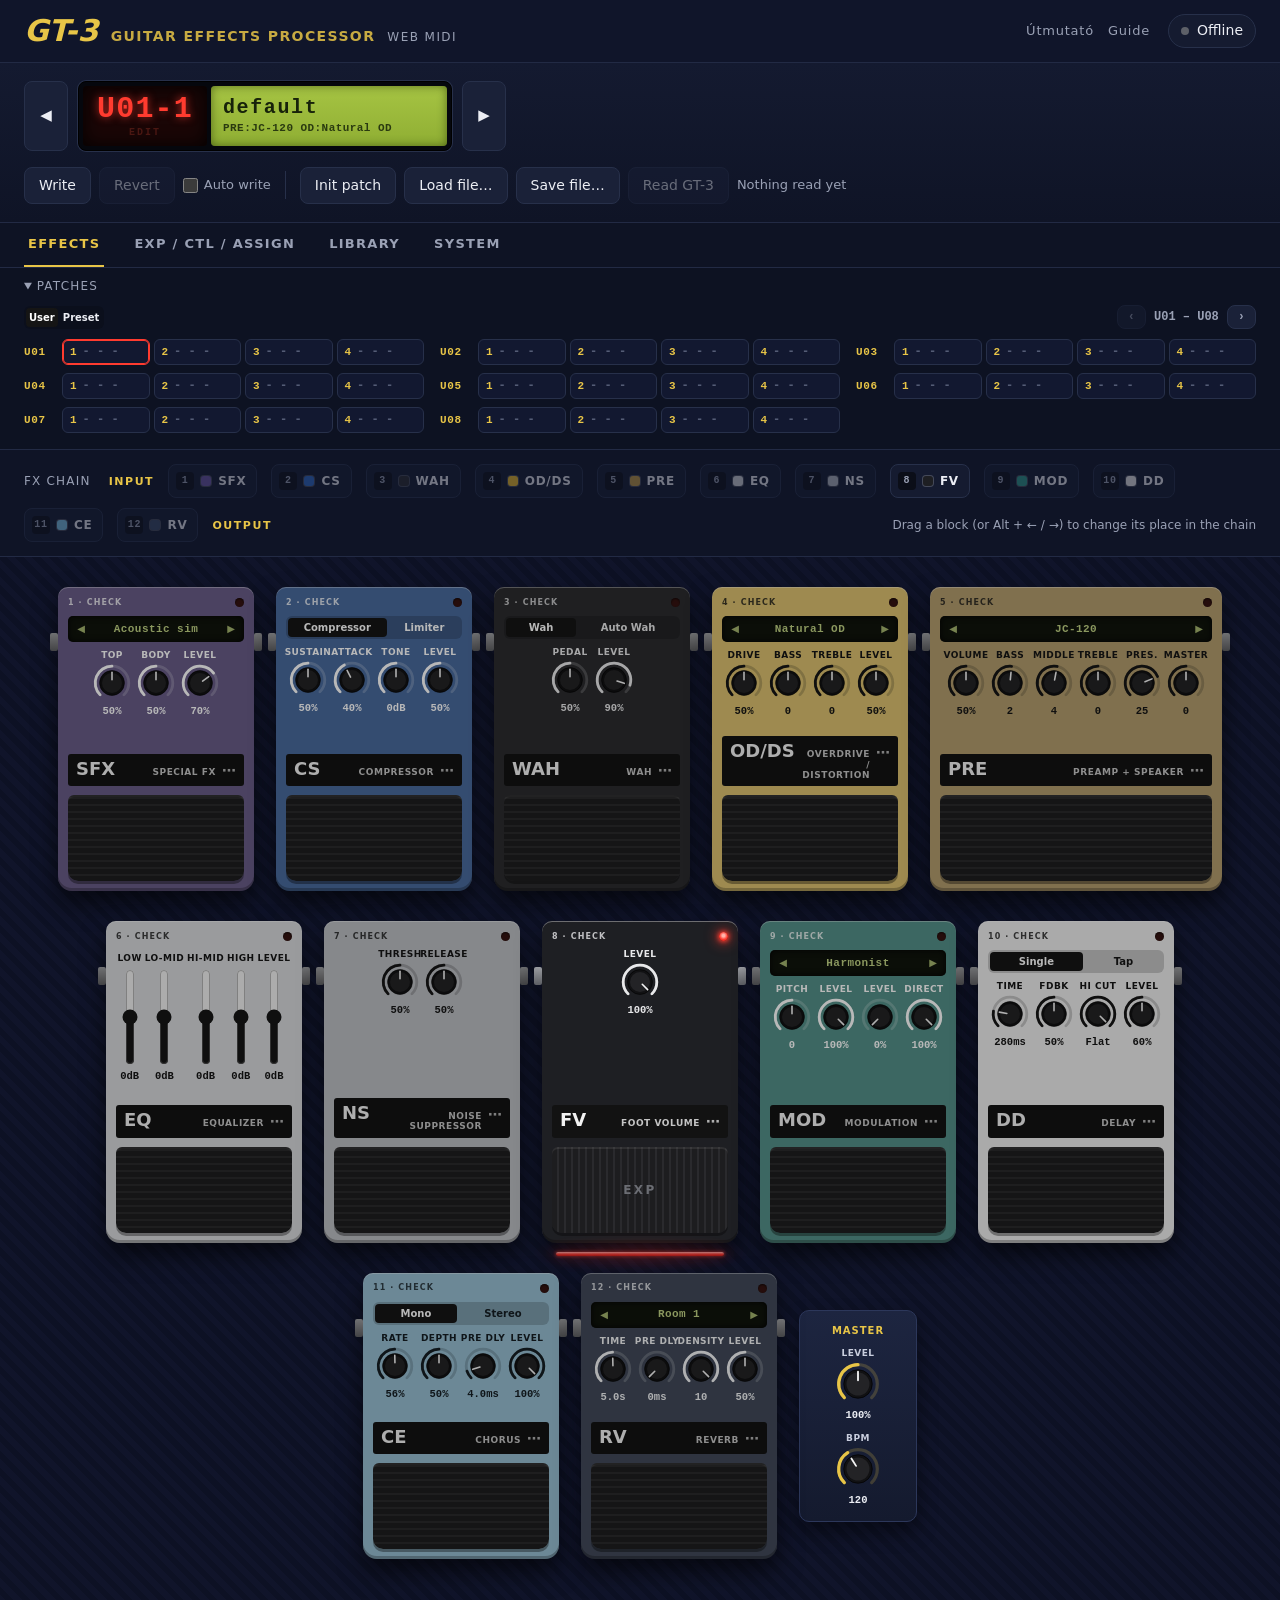
==== webmidi/index.html @ c087a0ef "Add the GT-3 Web MIDI editor A browser port of the Qt GT-3 FxFloorBoard, built like the ME-5 Web MID" ====
<!DOCTYPE html>
<html lang="en">
<head>
  <meta charset="utf-8">
  <meta name="viewport" content="width=device-width, initial-scale=1">
  <title>GT-3 Editor (Web MIDI)</title>
  <link rel="stylesheet" href="style.css">
</head>
<body>
  <header class="topbar">
    <div class="brand">
      <span class="brand-model">GT-3</span>
      <span class="brand-sub">Guitar Effects Processor</span>
      <span class="brand-tag">Web MIDI</span>
    </div>
    <div class="topbar-right">
      <nav class="doc-links" aria-label="Guides">
        <a href="utmutato.html" hreflang="hu" lang="hu">Útmutató</a>
        <a href="guide.html">Guide</a>
      </nav>
      <button id="conn-status" class="status" type="button">
        <span class="dot"></span><span id="conn-text">Offline</span>
      </button>
    </div>
  </header>

  <section class="unit">
    <div class="patch-nav">
      <button id="prev" class="nav-btn" type="button" aria-label="Previous patch">&#9664;</button>
      <div class="display" aria-live="polite">
        <div class="led-display">
          <span id="patch-label" class="display-digits">U01-1</span>
          <span id="edited" class="edited">EDIT</span>
        </div>
        <div class="lcd">
          <button id="patch-name" class="lcd-name" type="button" title="Rename the patch">default</button>
          <input id="name-input" class="lcd-name lcd-input" type="text" maxlength="11" spellcheck="false"
            autocomplete="off" aria-label="Patch name" hidden>
          <span id="lcd-info" class="lcd-info"></span>
        </div>
      </div>
      <button id="next" class="nav-btn" type="button" aria-label="Next patch">&#9654;</button>
    </div>

    <div class="actions">
      <button id="store" class="btn" type="button" title="Store the edited sound in a user patch">Write</button>
      <button id="revert" class="btn" type="button" title="Throw away edits to this patch">Revert</button>
      <label class="toggle" title="Write edits into the current user patch automatically, 5 s after the last change">
        <input id="auto-write" type="checkbox"> Auto write
      </label>
      <span class="sep"></span>
      <button id="lib-init" class="btn" type="button" title="Load the init patch into the editor">Init patch</button>
      <button id="lib-load" class="btn" type="button">Load file…</button>
      <button id="lib-save" class="btn" type="button">Save file…</button>
      <input id="file-input" type="file" accept=".syx,application/octet-stream" hidden>
      <button id="lib-read" class="btn" type="button" title="Read the 140 user patches from the GT-3">Read GT-3</button>
      <span id="source" class="source"></span>
    </div>
  </section>

  <nav class="tabs" aria-label="Pages">
    <a class="tab" href="#effects" data-view="effects">Effects</a>
    <a class="tab" href="#assign" data-view="assign">EXP / CTL / Assign</a>
    <a class="tab" href="#library" data-view="library">Library</a>
    <a class="tab" href="#system" data-view="system">System</a>
  </nav>

  <div id="view-effects">
  <details class="patch-map" open>
    <summary>Patches</summary>
    <div class="pm-head">
      <div id="pm-area" class="seg area-seg"></div>
      <div class="pm-pager">
        <button id="pm-prev" class="btn small" type="button" aria-label="Previous banks">&#8249;</button>
        <span id="pm-range"></span>
        <button id="pm-next" class="btn small" type="button" aria-label="Next banks">&#8250;</button>
      </div>
    </div>
    <div id="patch-map" class="pm-banks"></div>
  </details>

  <section class="chain-bar">
    <span class="bar-title">FX Chain</span>
    <span class="jack">INPUT</span>
    <ol id="chain-chips" class="chips"></ol>
    <span class="jack">OUTPUT</span>
    <span class="bar-hint">Drag a block (or Alt + ← / →) to change its place in the chain</span>
  </section>

  <main class="board">
    <div id="chain" class="chain"></div>
  </main>

  <aside id="detail" class="detail" hidden aria-label="Effect details"></aside>
  </div>

  <div id="view-assign" class="assign-page" hidden>
    <aside class="ctl-list">
      <span class="list-title">Controllers in this patch</span>
      <div id="ctl-list"></div>
    </aside>
    <main id="ctl-detail" class="ctl-detail"></main>
  </div>

  <div id="view-library" class="page" hidden>
    <div class="lib-bar">
      <div id="lib-area" class="seg area-seg"></div>
      <input id="lib-filter" class="lib-filter" type="search" placeholder="Find by name…" aria-label="Find patches by name"
        autocomplete="off" spellcheck="false">
      <span id="lib-count" class="muted"></span>
    </div>
    <div class="lib-bar">
      <button id="lib-sel-all" class="btn small" type="button">Select shown</button>
      <button id="lib-sel-none" class="btn small" type="button">Clear selection</button>
      <span class="sep"></span>
      <button id="lib-read-sel" class="btn small" type="button" title="Read the selected patches from the GT-3">Read from GT-3</button>
      <button id="lib-write-sel" class="btn small" type="button" title="Store the selected user patches on the GT-3">Write to GT-3</button>
      <button id="lib-copy" class="btn small" type="button" title="Copy the selected patches into user patches">Copy to…</button>
      <button id="lib-init-sel" class="btn small" type="button" title="Put the init patch into the selected user patches">Init</button>
      <button id="lib-save-sel" class="btn small" type="button" title="Save the selected patches as one .syx file">Save selected…</button>
    </div>
    <div class="lib-table-wrap">
      <table class="lib-table">
        <thead>
          <tr>
            <th scope="col"><span class="visually-hidden">Selected</span></th>
            <th scope="col">Patch</th>
            <th scope="col">Name</th>
            <th scope="col">PreAmp</th>
            <th scope="col">OD / DS</th>
            <th scope="col">SFX · MOD</th>
            <th scope="col">Effects on</th>
            <th scope="col">State</th>
          </tr>
        </thead>
        <tbody id="lib-rows"></tbody>
      </table>
    </div>
  </div>

  <div id="view-system" class="page" hidden>
    <div class="sys-head">
      <div>
        <h1>System settings</h1>
        <p class="muted">Not part of any patch. The GT-3 stores a change at once - there is no Write for these.</p>
      </div>
      <div class="actions">
        <button id="sys-read" class="btn" type="button">Read from GT-3</button>
        <button id="sys-send" class="btn" type="button" title="Send every system setting shown here to the GT-3">Send all to GT-3</button>
        <button id="sys-load" class="btn" type="button">Load file…</button>
        <button id="sys-save" class="btn" type="button">Save file…</button>
        <input id="sys-file" type="file" accept=".syx,application/octet-stream" hidden>
        <span id="sys-source" class="source"></span>
      </div>
    </div>
    <div id="sys-groups" class="sys-groups"></div>
  </div>

  <dialog id="conn-dialog">
    <form method="dialog">
      <h2>MIDI connection</h2>
      <p class="hint">The browser talks to the MIDI interface directly (Web MIDI) - allow MIDI / SysEx access when it
        asks. Auto-detect asks every port on all 32 device IDs and takes the one the GT-3 answers on.
        Picking ports by hand works for patch changes even when SysEx replies don't come back.</p>
      <label class="field">Output (to GT-3)<select id="port-out"></select></label>
      <label class="field">Input (from GT-3)<select id="port-in"></select></label>
      <div class="field-row">
        <label class="field">Device ID<select id="port-dev"></select></label>
        <label class="field">Patch change channel<select id="port-channel"></select></label>
      </div>
      <p id="conn-msg" class="hint"></p>
      <div class="dialog-actions">
        <button id="conn-disconnect" class="btn" type="button">Go offline</button>
        <button id="conn-detect" class="btn" type="button">Auto-detect</button>
        <button id="conn-use" class="btn primary" type="button">Use these ports</button>
        <button class="btn" value="cancel">Close</button>
      </div>
    </form>
  </dialog>

  <dialog id="write-dialog">
    <form method="dialog">
      <h2>Write patch</h2>
      <p class="hint">The edited sound is stored in the user patch you pick. Presets can't be overwritten.</p>
      <label class="field">Into user patch<select id="write-target"></select></label>
      <p id="write-msg" class="hint"></p>
      <div class="dialog-actions">
        <button class="btn" value="cancel">Cancel</button>
        <button id="write-ok" class="btn primary" type="button">Write</button>
      </div>
    </form>
  </dialog>

  <dialog id="file-dialog">
    <form method="dialog">
      <h2>Save to file</h2>
      <fieldset class="choice">
        <label><input type="radio" name="save-what" value="patch" checked> This patch, as edited</label>
        <label><input type="radio" name="save-what" value="bank"> All user patches (bulk dump)</label>
      </fieldset>
      <p id="file-msg" class="hint"></p>
      <label class="field">File name<input id="file-name" type="text" autocomplete="off" spellcheck="false"></label>
      <div class="dialog-actions">
        <button class="btn" value="cancel">Cancel</button>
        <button id="file-ok" class="btn primary" type="button">Save</button>
      </div>
    </form>
  </dialog>

  <dialog id="copy-dialog">
    <form method="dialog">
      <h2>Copy patches</h2>
      <p id="copy-msg" class="hint"></p>
      <label class="field">Into user patches, starting at<select id="copy-target"></select></label>
      <div class="dialog-actions">
        <button class="btn" value="cancel">Cancel</button>
        <button id="copy-ok" class="btn primary" type="button">Copy</button>
      </div>
    </form>
  </dialog>

  <div id="toast" class="toast" role="status"></div>

  <script src="gt3-params.js"></script>
  <script src="factory.js"></script>
  <script src="gt3.js"></script>
  <script src="midi.js"></script>
  <script src="ask.js"></script>
  <script src="effects.js"></script>
  <script src="assign.js"></script>
  <script src="library.js"></script>
  <script src="system.js"></script>
  <script src="app.js"></script>
</body>
</html>
---- webmidi/style.css ----
/* GT-3 editor - dark navy panel + gold legend like the unit itself, each
   effect block dressed as a BOSS compact. Built on the ME-5 editor's style. */

:root {
  --bg: #0b0e18;
  --panel: #151b30;
  --panel-2: #1a2138;
  --line: #27304a;
  --line-hi: #46527a;
  --text: #eceef4;
  --muted: #9aa1b5;
  --accent: #e8c547;      /* the gold "GT-3" print */
  --accent-ink: #141005;
  --led: #ff3b2f;
  --led-hot: #ffb4ab;
  --led-deep: #c8160d;
  --led-glow: 0 0 4px 1px rgba(255, 59, 47, .9), 0 0 12px 3px rgba(255, 59, 47, .55);
  --lcd: #a6c443;
  --lcd-ink: #17220a;
  --ok: #3ecf6b;
  --warn: #f0b429;
  color-scheme: dark;
}

* { box-sizing: border-box; }

body {
  margin: 0;
  min-height: 100vh;
  background: var(--bg);
  color: var(--text);
  font: 14px/1.4 system-ui, "Segoe UI", sans-serif;
}
body.detail-open { padding-bottom: min(46vh, 420px); }

button { font: inherit; color: inherit; }
[hidden] { display: none !important; }

/* ------------------------------------------------------------ top bar */

.topbar {
  display: flex;
  align-items: center;
  justify-content: space-between;
  gap: 12px 16px;
  flex-wrap: wrap;
  padding: 14px 24px;
  background: #10152a;
  border-bottom: 1px solid #222a44;
}

.brand { display: flex; align-items: baseline; gap: 12px; flex-wrap: wrap; }
.brand-model { color: var(--accent); font: italic 900 30px/1 system-ui, sans-serif; letter-spacing: .01em; }
.brand-sub { color: var(--accent); opacity: .85; font-weight: 700; font-size: 14px; letter-spacing: .1em; text-transform: uppercase; }
.brand-tag { color: var(--muted); font-size: 12px; text-transform: uppercase; letter-spacing: .12em; }

.topbar-right { display: flex; align-items: center; gap: 18px; min-width: 0; }
.doc-links { display: flex; gap: 14px; }
.doc-links a { color: var(--muted); font-size: 13px; letter-spacing: .06em; text-decoration: none; }
.doc-links a:hover, .doc-links a:focus-visible { color: var(--accent); }

.status {
  display: inline-flex;
  align-items: center;
  gap: 8px;
  max-width: 60vw;
  padding: 6px 12px;
  border: 1px solid var(--line);
  border-radius: 999px;
  background: var(--panel);
  cursor: pointer;
  white-space: nowrap;
  overflow: hidden;
  text-overflow: ellipsis;
}
.status .dot { flex: none; width: 8px; height: 8px; border-radius: 50%; background: #5d6068; }
.status.online .dot { background: var(--ok); box-shadow: 0 0 8px var(--ok); }

/* ------------------------------------------------------------ patch display + actions */

.unit {
  display: flex;
  flex-wrap: wrap;
  align-items: center;
  gap: 16px 28px;
  padding: 18px 24px;
  background: linear-gradient(#141a30, #0f1426);
  border-bottom: 1px solid #222a44;
}

.patch-nav { display: flex; align-items: center; gap: 10px; min-width: 0; }

.nav-btn {
  flex: none;
  width: 44px;
  height: 70px;
  border: 1px solid var(--line);
  border-radius: 8px;
  background: var(--panel-2);
  cursor: pointer;
  font-size: 15px;
}
.nav-btn:hover { border-color: var(--line-hi); }

/* red LED digits + green LCD, as on the GT-3's own panel */
.display {
  display: flex;
  align-items: stretch;
  min-width: 0;
  height: 70px;
  padding: 4px;
  gap: 4px;
  background: #05070d;
  border: 1px solid #000;
  border-radius: 8px;
  box-shadow: 0 0 0 1px var(--line);
}
.led-display {
  display: flex;
  flex-direction: column;
  justify-content: center;
  align-items: center;
  gap: 4px;
  padding: 0 14px;
  background: #1a0606;
  border-radius: 4px;
  box-shadow: inset 0 0 18px rgba(0, 0, 0, .9);
}
.display-digits {
  font: 700 30px/1 Consolas, "Courier New", monospace;
  letter-spacing: .04em;
  color: var(--led);
  text-shadow: 0 0 8px rgba(255, 59, 47, .7);
  white-space: nowrap;
}
.edited { font: 700 10px/1 Consolas, monospace; letter-spacing: .2em; color: #4a1712; }
.edited.on { color: var(--led); text-shadow: 0 0 6px rgba(255, 59, 47, .7); }

.lcd {
  display: flex;
  flex-direction: column;
  justify-content: center;
  gap: 5px;
  width: 236px;
  min-width: 0;
  padding: 0 12px;
  background: linear-gradient(#a6c443, #8fae33);
  border-radius: 4px;
  box-shadow: inset 0 0 10px rgba(30, 45, 0, .55);
}
.lcd-name {
  width: 100%;
  padding: 0;
  border: 0;
  background: transparent;
  color: var(--lcd-ink);
  font: 700 20px/1 Consolas, "Courier New", monospace;
  letter-spacing: .08em;
  text-align: left;
  white-space: pre;
  cursor: text;
}
.lcd-name:focus-visible { outline: 1px dashed var(--lcd-ink); outline-offset: 2px; }
.lcd-input { outline: 1px dashed var(--lcd-ink); caret-color: var(--lcd-ink); }
.lcd-info {
  overflow: hidden;
  color: #2a3a10;
  font: 700 11px/1 Consolas, monospace;
  letter-spacing: .04em;
  white-space: nowrap;
  text-overflow: ellipsis;
}

.actions { display: flex; flex-wrap: wrap; align-items: center; gap: 8px; }
.sep { width: 1px; height: 28px; margin: 0 6px; background: var(--line); }
.source { color: var(--muted); font-size: 13px; }

.btn {
  padding: 8px 14px;
  border: 1px solid var(--line);
  border-radius: 8px;
  background: var(--panel-2);
  cursor: pointer;
}
.btn.small { padding: 5px 10px; }
.btn:hover:not(:disabled) { border-color: var(--line-hi); }
.btn.primary { background: var(--accent); border-color: var(--accent); color: var(--accent-ink); font-weight: 700; }
.btn:disabled { opacity: .4; cursor: not-allowed; }

/* Auto write countdown: a bar fills the bottom of the Write button; the write happens when it is full. */
#store { position: relative; overflow: hidden; }
#store.pending::after {
  content: '';
  position: absolute;
  left: 0;
  bottom: 0;
  width: 100%;
  height: 3px;
  background: var(--led);
  transform-origin: left;
  animation: auto-write 5s linear forwards;
}
@keyframes auto-write { from { transform: scaleX(0); } to { transform: scaleX(1); } }

.toggle { display: inline-flex; align-items: center; gap: 6px; color: var(--muted); font-size: 13px; cursor: pointer; user-select: none; }
.toggle input { width: 15px; height: 15px; margin: 0; accent-color: var(--accent); cursor: pointer; }
.toggle:has(input:checked) { color: var(--text); }
.toggle.dim { opacity: .5; }
.btn:focus-visible, .nav-btn:focus-visible, .status:focus-visible { outline: 2px solid var(--accent); outline-offset: 2px; }

/* ------------------------------------------------------------ tabs */

.tabs {
  display: flex;
  flex-wrap: wrap;
  gap: 4px 26px;
  padding: 0 24px;
  background: #0e1324;
  border-bottom: 1px solid #222a44;
}
.tab {
  padding: 12px 4px;
  border-bottom: 2px solid transparent;
  color: var(--muted);
  font-size: 13px;
  font-weight: 700;
  letter-spacing: .1em;
  text-decoration: none;
  text-transform: uppercase;
}
.tab.on { color: var(--accent); border-bottom-color: var(--accent); }
.tab.soon { opacity: .45; cursor: default; }

/* ------------------------------------------------------------ patch map */

.patch-map { padding: 0 24px; border-bottom: 1px solid #222a44; background: #0d1222; }
.patch-map summary {
  padding: 10px 0;
  color: var(--muted);
  cursor: pointer;
  font-size: 12px;
  text-transform: uppercase;
  letter-spacing: .1em;
}
.pm-head {
  display: flex;
  flex-wrap: wrap;
  align-items: center;
  justify-content: space-between;
  gap: 10px;
  margin-bottom: 10px;
}
.area-seg { flex: none; background: var(--panel); }
.area-seg button { padding: 5px 12px; color: #c9cede; font-size: 12px; }
.area-seg button[aria-pressed="true"] { background: var(--accent); color: var(--accent-ink); }
.pm-pager { display: flex; align-items: center; gap: 8px; color: var(--muted); font: 600 12px/1 Consolas, monospace; }
.pm-banks {
  display: grid;
  grid-template-columns: repeat(auto-fit, minmax(300px, 1fr));
  gap: 8px 16px;
  padding-bottom: 16px;
}
.pm-bank { display: grid; grid-template-columns: 34px repeat(4, minmax(0, 1fr)); gap: 4px; align-items: center; }
.pm-bank-no { color: var(--accent); font: 700 11px/1 Consolas, monospace; letter-spacing: .06em; }
.pm-cell {
  display: flex;
  align-items: center;
  gap: 6px;
  min-width: 0;
  padding: 6px 7px;
  border: 1px solid var(--line);
  border-radius: 6px;
  background: #121830;
  color: #c9cede;
  font: 600 12px/1 Consolas, monospace;
  cursor: pointer;
  white-space: nowrap;
}
.pm-cell:hover { border-color: var(--line-hi); }
.pm-cell.current { border-color: var(--led); box-shadow: inset 0 0 0 1px var(--led); color: #ffc2bc; }
.pm-cell.unknown .pm-name { color: #545c75; }
.pm-num { color: var(--accent); font-size: 11px; }
.pm-name { overflow: hidden; text-overflow: ellipsis; white-space: pre; }

/* ------------------------------------------------------------ FX chain bar */

.chain-bar {
  display: flex;
  flex-wrap: wrap;
  align-items: center;
  gap: 10px 14px;
  padding: 14px 24px;
  background: #0f1426;
  border-bottom: 1px solid #222a44;
}
.bar-title { margin-right: 4px; color: var(--muted); font-size: 12px; letter-spacing: .1em; text-transform: uppercase; }
.jack { color: var(--accent); font: 700 11px/1 system-ui, sans-serif; letter-spacing: .14em; }
.bar-hint { margin-left: auto; color: var(--muted); font-size: 12px; }
.chips { display: contents; list-style: none; }
.chip {
  display: flex;
  align-items: center;
  gap: 7px;
  padding: 7px 10px 7px 7px;
  border: 1px solid var(--line);
  border-radius: 8px;
  background: var(--panel);
  font: 700 12px/1 system-ui, sans-serif;
  letter-spacing: .06em;
  cursor: grab;
  user-select: none;
}
.chip:hover { border-color: var(--line-hi); }
.chip:focus-visible { outline: 2px solid var(--accent); outline-offset: 2px; }
.chip.off { opacity: .45; }
.chip.dragging { opacity: .3; }
.chip.drop { border-color: var(--accent); box-shadow: -3px 0 0 var(--accent); }
.chip-n {
  display: flex;
  align-items: center;
  justify-content: center;
  width: 18px;
  height: 18px;
  border-radius: 4px;
  background: var(--bg);
  color: var(--muted);
  font: 700 10px/1 Consolas, monospace;
}
.chip-swatch { width: 10px; height: 10px; border-radius: 3px; box-shadow: 0 0 0 1px rgba(255, 255, 255, .2); }

/* ------------------------------------------------------------ pedalboard */

.board {
  padding: 30px 16px 44px;
  background: repeating-linear-gradient(45deg, #10142a 0 6px, #0d1124 6px 12px);
}

.chain {
  display: flex;
  flex-wrap: wrap;
  justify-content: center;
  align-items: stretch;
  gap: 30px 22px;
  max-width: 1400px;
  margin: 0 auto;
}

.pedal {
  --body: #ccc;
  --ink: #111;
  position: relative;
  display: flex;
  flex-direction: column;
  gap: 9px;
  width: 196px;
  padding: 11px 10px 10px;
  background: var(--body);
  color: var(--ink);
  border-radius: 10px 10px 14px 14px;
  box-shadow:
    inset 0 1px 0 rgba(255, 255, 255, .35),
    inset 0 -3px 0 rgba(0, 0, 0, .25),
    0 12px 24px rgba(0, 0, 0, .6);
  transition: filter .15s;
}
.pedal.wide { width: 292px; }
/* input/output jacks on the sides */
.pedal::before, .pedal::after {
  content: "";
  position: absolute;
  top: 46px;
  width: 8px;
  height: 18px;
  background: linear-gradient(#9a9ca1, #5c5e63);
  border-radius: 2px;
}
.pedal::before { left: -8px; }
.pedal::after { right: -8px; }
.pedal.off { filter: saturate(.55) brightness(.72); }
.pedal.selected { outline: 2px solid var(--accent); outline-offset: 4px; }

.pedal-top { display: flex; align-items: center; justify-content: space-between; }
.check { font: 700 8px/1 system-ui; letter-spacing: .14em; opacity: .8; }
.led {
  width: 9px;
  height: 9px;
  border-radius: 50%;
  background: #4a0d0a;
  box-shadow: inset 0 1px 2px rgba(0, 0, 0, .6);
}
.led.on {
  background: radial-gradient(circle at 50% 40%, var(--led-hot) 0 18%, var(--led) 55%, var(--led-deep));
  box-shadow: var(--led-glow);
}
.pedal-note { margin: 0; font-size: 11px; }

/* type picker: a little green LCD with arrows */
.typewin {
  display: flex;
  align-items: center;
  gap: 2px;
  padding: 2px;
  border-radius: 5px;
  background: #0d1406;
  box-shadow: inset 0 0 6px rgba(0, 0, 0, .9);
}
.typewin button {
  flex: none;
  width: 22px;
  height: 22px;
  border: 0;
  border-radius: 3px;
  background: transparent;
  color: #9dbb3b;
  cursor: pointer;
  font-size: 10px;
}
.typewin button:hover { background: rgba(157, 187, 59, .15); }
.typewin select {
  flex: 1;
  min-width: 0;
  padding: 3px 0;
  border: 0;
  background: transparent;
  color: #b8d94a;
  font: 700 11px/1 Consolas, monospace;
  letter-spacing: .04em;
  text-align: center;
  text-align-last: center;
  appearance: none;
  cursor: pointer;
}
.typewin select option { background: #0d1406; color: #b8d94a; }
.typewin button:focus-visible, .typewin select:focus-visible { outline: 1px solid #b8d94a; }

/* knobs */
.knobs { display: flex; flex-wrap: wrap; justify-content: center; gap: 8px 2px; width: 100%; }
.knob-wrap { display: flex; flex-direction: column; align-items: center; gap: 3px; width: 42px; }
.knob-wrap.large { width: 64px; }
.knob-label { font: 700 9px/1 system-ui; letter-spacing: .05em; text-transform: uppercase; white-space: nowrap; }
.knob {
  width: 40px;
  height: 40px;
  border-radius: 50%;
  cursor: ns-resize;
  touch-action: none;
  outline: none;
}
.knob-wrap.large .knob { width: 46px; height: 46px; }
.knob:focus-visible { box-shadow: 0 0 0 2px var(--ink); }
.knob svg { display: block; width: 100%; height: 100%; }
.knob-track { fill: none; stroke: color-mix(in srgb, var(--ink) 20%, transparent); stroke-width: 7; stroke-linecap: round; }
.knob-fill { fill: none; stroke: var(--ink); stroke-width: 7; stroke-linecap: round; }
.knob-cap { fill: #111113; stroke: #000; stroke-width: 1.5; }
.knob-cap-top { fill: #232326; }
.knob-pointer { stroke: #f4f4f4; stroke-width: 4; stroke-linecap: round; }
.knob.dragging .knob-cap-top { fill: #2f2f33; }
.knob-value { min-height: 12px; font: 600 10.5px/1 Consolas, monospace; white-space: nowrap; }

/* EQ faders */
.faders { display: flex; justify-content: space-around; width: 100%; padding: 4px 0; }
.fader-wrap { display: flex; flex-direction: column; align-items: center; gap: 6px; }
.fader-wrap input {
  width: 24px;
  height: 96px;
  margin: 0;
  writing-mode: vertical-lr;
  direction: rtl;
  accent-color: #151515;
  cursor: pointer;
}

/* segmented switches */
.seg {
  display: flex;
  flex-wrap: wrap;
  gap: 2px;
  padding: 2px;
  background: rgba(0, 0, 0, .18);
  border-radius: 6px;
}
.seg button {
  flex: 1 0 auto;
  padding: 4px 3px;
  border: 0;
  border-radius: 4px;
  background: transparent;
  color: inherit;
  font: 700 10px/1.1 system-ui;
  white-space: nowrap;
  cursor: pointer;
}
.seg button:hover { background: rgba(0, 0, 0, .12); }
.seg button[aria-pressed="true"] { background: #151515; color: #fff; }
.seg button:focus-visible { outline: 2px solid currentColor; outline-offset: 1px; }

.spacer { flex: 1; }

/* name plate (opens the detail panel) + footswitch */
.plate {
  display: flex;
  align-items: baseline;
  gap: 6px;
  padding: 6px 8px;
  border: 0;
  border-radius: 3px;
  background: #121212;
  color: #f2f2f2;
  text-align: left;
  cursor: pointer;
}
.plate:hover { background: #1d1d1f; }
.plate:focus-visible { outline: 2px solid var(--ink); outline-offset: 2px; }
.plate-model { font: 800 18px/1 system-ui; white-space: nowrap; }
.plate-name { flex: 1; font: 600 9px/1.15 system-ui; letter-spacing: .06em; text-align: right; text-transform: uppercase; opacity: .8; }
.plate-more { font-weight: 800; opacity: .7; }

.footswitch, .treadle {
  position: relative;
  height: 86px;
  border: 0;
  border-radius: 6px 6px 10px 10px;
  background: repeating-linear-gradient(0deg, #1d1d1f 0 5px, #2a2a2d 5px 7px);
  box-shadow: inset 0 2px 0 rgba(255, 255, 255, .08), 0 3px 0 rgba(0, 0, 0, .35);
}
.footswitch { cursor: pointer; transition: transform .06s; }
.footswitch:active { transform: translateY(2px); box-shadow: none; }
.footswitch:focus-visible { outline: 2px solid var(--ink); outline-offset: 2px; }
/* FV has no switch - the expression pedal moves it */
.treadle {
  display: flex;
  align-items: center;
  justify-content: center;
  color: #6b6d73;
  font: 800 12px/1 system-ui;
  letter-spacing: .2em;
  background: repeating-linear-gradient(90deg, #1d1d1f 0 5px, #2a2a2d 5px 7px);
}

/* red bar under an active pedal - easier to spot than the CHECK LED */
.on-bar {
  position: absolute;
  left: 14px;
  right: 14px;
  bottom: -13px;
  height: 4px;
  border-radius: 2px;
  background: linear-gradient(var(--led-hot), var(--led) 55%, var(--led-deep));
  box-shadow: 0 0 3px 1px rgba(255, 59, 47, .5), 0 0 14px 3px rgba(255, 59, 47, .18);
  opacity: .7;
}
.on-bar::before {
  content: "";
  position: absolute;
  inset: -18px -28px;
  background: radial-gradient(ellipse at center, rgba(255, 59, 47, .2), rgba(255, 59, 47, 0) 70%);
  filter: blur(4px);
  pointer-events: none;
}

/* master section at the end of the chain */
.module {
  --ink: var(--accent);
  display: flex;
  flex-direction: column;
  align-items: center;
  gap: 12px;
  width: 118px;
  padding: 14px 10px;
  align-self: center;
  background: linear-gradient(#1d2540, #141a2e);
  color: var(--text);
  border: 1px solid #2c375a;
  border-radius: 10px;
  box-shadow: 0 10px 20px rgba(0, 0, 0, .45);
}
.module-title { color: var(--accent); font: 700 10px/1.2 system-ui; letter-spacing: .1em; text-transform: uppercase; }
.module .knob-label { color: #c9cede; }

/* ------------------------------------------------------------ detail panel (bottom sheet) */

.detail {
  position: fixed;
  left: 0;
  right: 0;
  bottom: 0;
  z-index: 10;
  max-height: min(46vh, 420px);
  overflow: auto;
  padding: 0 24px 18px;
  background: #10152a;
  border-top: 3px solid var(--body, var(--accent));
  box-shadow: 0 -12px 30px rgba(0, 0, 0, .5);
}
.detail-head {
  position: sticky;
  top: 0;
  z-index: 1;
  display: flex;
  flex-wrap: wrap;
  align-items: center;
  gap: 10px 14px;
  padding: 12px 0 10px;
  background: #10152a;
}
.detail-head h2 { margin: 0; font-size: 16px; }
.detail-badge { padding: 4px 8px; border-radius: 4px; font: 800 14px/1 system-ui; }
.onoff { min-width: 52px; font-weight: 700; letter-spacing: .08em; }
.onoff.on { border-color: var(--led); color: var(--led-hot); box-shadow: inset 0 0 0 1px var(--led); }
.detail-type { min-width: 160px; }
.detail-close { margin-left: auto; }
.detail-note {
  margin: 0 0 12px;
  padding: 8px 12px;
  border: 1px solid color-mix(in srgb, var(--warn) 50%, transparent);
  border-radius: 8px;
  color: var(--warn);
  font-size: 12px;
}
.detail-body { display: flex; flex-wrap: wrap; gap: 12px; --ink: var(--accent); }
.group {
  padding: 10px 12px 12px;
  border: 1px solid var(--line);
  border-radius: 10px;
  background: var(--panel);
}
.group h3 { margin: 0 0 10px; color: var(--muted); font-size: 11px; letter-spacing: .1em; text-transform: uppercase; }
.group-controls { display: flex; flex-wrap: wrap; align-items: flex-start; gap: 12px 10px; }
.group .knob-wrap { width: 56px; }
.group .knob-label { color: #c9cede; }
.ctl { display: flex; flex-direction: column; align-items: flex-start; gap: 6px; }
.ctl .seg { background: rgba(255, 255, 255, .06); }
.ctl .seg button { padding: 6px 8px; color: var(--text); }
.ctl .seg button[aria-pressed="true"] { background: var(--accent); color: var(--accent-ink); }
.ctl select { padding: 6px 8px; font-size: 13px; }

/* ------------------------------------------------------------ EXP / CTL / Assign page */

.assign-page {
  display: flex;
  flex-wrap: wrap;
  align-items: flex-start;
  gap: 24px;
  max-width: 1360px;
  margin: 0 auto;
  padding: 24px;
}
.ctl-list { display: flex; flex: 1 1 240px; flex-direction: column; gap: 6px; max-width: 300px; }
#ctl-list { display: flex; flex-direction: column; gap: 6px; }
.list-title { margin-bottom: 4px; color: var(--muted); font-size: 12px; letter-spacing: .1em; text-transform: uppercase; }
.ctl-item {
  display: flex;
  flex-direction: column;
  align-items: flex-start;
  gap: 4px;
  width: 100%;
  padding: 10px 12px;
  border: 1px solid #222a44;
  border-radius: 8px;
  background: #121830;
  cursor: pointer;
  text-align: left;
}
.ctl-item:hover { border-color: var(--line-hi); }
.ctl-item:focus-visible { outline: 2px solid var(--accent); outline-offset: 2px; }
.ctl-item.sel { border-color: var(--accent); background: #1b2240; box-shadow: inset 3px 0 0 var(--accent); }
.ctl-name { display: flex; align-items: center; gap: 8px; font: 700 12px/1 system-ui; letter-spacing: .1em; text-transform: uppercase; }
.ctl-target { color: var(--muted); font: 600 12px/1.25 Consolas, monospace; }
.ctl-target.live { color: #b8d94a; }
.dot { width: 8px; height: 8px; border-radius: 50%; background: #3a4262; }
.dot.on { background: var(--led); box-shadow: 0 0 6px rgba(255, 59, 47, .8); }

.ctl-detail { display: flex; flex: 999 1 640px; flex-direction: column; gap: 18px; min-width: 0; }
.ctl-head { display: flex; flex-wrap: wrap; align-items: center; justify-content: space-between; gap: 16px; }
.ctl-title { display: flex; align-items: center; gap: 14px; }
.ctl-title h1 { margin: 0; font-size: 26px; font-weight: 800; letter-spacing: .02em; }
.muted { color: var(--muted); font-size: 13px; }

.switch {
  position: relative;
  width: 46px;
  height: 26px;
  border: 1px solid var(--line);
  border-radius: 999px;
  background: var(--panel-2);
  cursor: pointer;
}
.switch span {
  position: absolute;
  top: 3px;
  left: 3px;
  width: 18px;
  height: 18px;
  border-radius: 50%;
  background: #5d6580;
  transition: left .15s;
}
.switch.on { background: #3a1512; border-color: var(--led); }
.switch.on span { left: 23px; background: var(--led); box-shadow: 0 0 8px rgba(255, 59, 47, .8); }
.switch:focus-visible { outline: 2px solid var(--accent); outline-offset: 2px; }

.cards { display: grid; grid-template-columns: repeat(auto-fit, minmax(300px, 1fr)); gap: 18px; }
.card {
  --ink: var(--accent);
  display: flex;
  flex-direction: column;
  gap: 14px;
  min-width: 0;
  padding: 18px;
  border: 1px solid #222a44;
  border-radius: 12px;
  background: #10152a;
}
.card.dim { opacity: .5; }
.card-h {
  display: flex;
  flex-wrap: wrap;
  align-items: baseline;
  justify-content: space-between;
  gap: 4px 10px;
  margin: 0;
  color: var(--accent);
  font-size: 12px;
  font-weight: 700;
  letter-spacing: .12em;
  text-transform: uppercase;
}
.card-note { color: var(--muted); font-size: 12px; font-weight: 400; letter-spacing: 0; text-transform: none; }
.card-foot { margin: 0; color: var(--muted); font-size: 12px; }
.card-foot b { color: #c9cede; }
.card .field { flex: none; margin: 0; font-size: 12px; }
.card select { width: 100%; }
.card .seg { background: var(--bg); border: 1px solid var(--line); border-radius: 8px; padding: 3px; }
.card .seg button { padding: 7px 6px; color: #c9cede; font-size: 12px; }
.card .seg button[aria-pressed="true"] { background: var(--accent); color: var(--accent-ink); }
.two { display: grid; grid-template-columns: repeat(2, minmax(0, 1fr)); gap: 14px; }

.minmax { display: flex; align-items: center; justify-content: space-around; padding: 6px 0; }
.minmax-arrow { color: #3a4262; font-size: 28px; }
.knob-wrap.xl { gap: 6px; width: 120px; }
.knob-wrap.xl .knob { width: 76px; height: 76px; }
.knob-wrap.xl .knob-label { color: var(--muted); font-size: 11px; letter-spacing: .1em; }
.knob-wrap.xl .knob-value {
  max-width: 100%;
  overflow: hidden;
  padding: 6px 10px;
  border-radius: 5px;
  background: linear-gradient(#a6c443, #8fae33);
  box-shadow: inset 0 0 8px rgba(30, 45, 0, .5);
  color: var(--lcd-ink);
  font: 700 13px/1 Consolas, monospace;
  text-overflow: ellipsis;
}

.slider { display: flex; flex-direction: column; gap: 6px; min-width: 0; color: var(--muted); font-size: 12px; }
.slider b { color: var(--text); }
.slider input { width: 100%; margin: 0; accent-color: var(--accent); }

.response { width: 100%; height: auto; }
.response text { fill: var(--muted); font: 10px Consolas, monospace; }
.r-frame { fill: var(--bg); stroke: #222a44; }
.r-band { fill: var(--accent); fill-opacity: .07; }
.r-curve { fill: none; stroke: var(--accent); stroke-width: 3; stroke-linejoin: round; stroke-linecap: round; }

/* ------------------------------------------------------------ library page */

.page { max-width: 1360px; margin: 0 auto; padding: 20px 24px 32px; }
.visually-hidden { position: absolute; width: 1px; height: 1px; overflow: hidden; clip: rect(0 0 0 0); white-space: nowrap; }

/* in the patch map: changed in the editor, not on the GT-3 yet */
.pm-cell.unsynced { border-style: dashed; border-color: var(--warn); }
.pm-cell.unsynced.current { border-color: var(--led); }

.lib-bar { display: flex; flex-wrap: wrap; align-items: center; gap: 8px 10px; margin-bottom: 12px; }
.lib-filter { flex: 0 1 260px; min-width: 0; }
.lib-bar .area-seg button { padding: 6px 14px; font-size: 12px; }
.lib-table-wrap { overflow-x: auto; border: 1px solid #222a44; border-radius: 10px; }
.lib-table { width: 100%; border-collapse: collapse; font-size: 13px; }
.lib-table th {
  position: sticky;
  top: 0;
  padding: 8px 10px;
  background: #10152a;
  color: var(--muted);
  font-size: 11px;
  font-weight: 700;
  letter-spacing: .08em;
  text-align: left;
  text-transform: uppercase;
  white-space: nowrap;
}
.lib-table td { padding: 5px 10px; border-top: 1px solid #1a2138; white-space: nowrap; }
.lib-table tr:hover td { background: #121830; }
.lib-table tr.selected td { background: #1b2240; }
.lib-table tr.current td:nth-child(2) { box-shadow: inset 3px 0 0 var(--led); }
.lib-table input[type="checkbox"] { width: 15px; height: 15px; margin: 0; accent-color: var(--accent); cursor: pointer; }
.lib-open {
  padding: 3px 6px;
  border: 1px solid transparent;
  border-radius: 5px;
  background: transparent;
  color: var(--accent);
  font: 700 12px/1 Consolas, monospace;
  cursor: pointer;
}
.lib-open:hover, .lib-open:focus-visible { border-color: var(--accent); outline: none; }
.lib-name { font: 600 13px/1 Consolas, monospace; white-space: pre; }
.lib-dots { display: inline-flex; gap: 3px; }
.lib-dot { width: 8px; height: 8px; border-radius: 50%; }
.lib-dot.off { background: #2a3150; }
.lib-state { font-size: 12px; }
.lib-state.unknown { color: #545c75; }
.lib-state.unsynced { color: var(--warn); }
.lib-state.edit { color: var(--led-hot); }

/* ------------------------------------------------------------ system page */

.sys-head { display: flex; flex-wrap: wrap; align-items: flex-end; justify-content: space-between; gap: 12px 24px; margin-bottom: 18px; }
.sys-head h1 { margin: 0 0 4px; font-size: 26px; font-weight: 800; }
.sys-head p { margin: 0; }
.sys-groups { display: flex; flex-wrap: wrap; gap: 12px; --ink: var(--accent); }
.sys-groups .group .knob-wrap { width: 64px; }
.sys-groups select { max-width: 220px; }

/* ------------------------------------------------------------ dialogs + toast */

dialog {
  width: min(460px, calc(100vw - 32px));
  padding: 20px;
  background: var(--panel);
  color: var(--text);
  border: 1px solid var(--line);
  border-radius: 12px;
}
dialog::backdrop { background: rgba(0, 0, 0, .6); }
dialog h2 { margin: 0 0 12px; font-size: 16px; }

.field { display: flex; flex: 1; flex-direction: column; gap: 4px; margin-bottom: 12px; color: var(--muted); font-size: 13px; }
.field-row { display: flex; gap: 12px; }
select, input[type="text"], input[type="search"] {
  padding: 8px;
  background: var(--panel-2);
  color: var(--text);
  border: 1px solid var(--line);
  border-radius: 6px;
  font: inherit;
}
.choice { display: flex; flex-direction: column; gap: 8px; margin: 0 0 8px; padding: 0; border: 0; }
.choice label { display: flex; align-items: center; gap: 8px; cursor: pointer; }
.choice input { accent-color: var(--accent); }
.hint { color: var(--muted); font-size: 12px; }
.dialog-actions { display: flex; flex-wrap: wrap; justify-content: flex-end; gap: 8px; margin-top: 12px; }

.toast {
  position: fixed;
  left: 50%;
  bottom: 20px;
  z-index: 20;
  max-width: calc(100vw - 32px);
  padding: 10px 16px;
  background: #232a40;
  border: 1px solid #343d58;
  border-radius: 8px;
  opacity: 0;
  pointer-events: none;
  transform: translateX(-50%);
  transition: opacity .2s;
}
.toast.show { opacity: 1; }
.toast.error { background: #3a1d1d; border-color: #a33; }

@media (max-width: 640px) {
  .topbar, .unit { padding: 12px 16px; }
  .tabs, .patch-map, .chain-bar, .detail { padding-left: 16px; padding-right: 16px; }
  .brand-sub, .brand-tag, .sep, .bar-hint { display: none; }
  .lcd { width: auto; flex: 1; }
  .display { flex: 1; }
  .patch-nav { width: 100%; }
  .nav-btn { width: 36px; }
  .display-digits { font-size: 22px; }
  .pm-banks { grid-template-columns: 1fr; }
}

/* ------------------------------------------------------------ confirm / alert boxes (ask.js) */

.btn.danger { background: var(--led-deep); border-color: var(--led); color: #fff; font-weight: 700; }
.btn.danger:hover:not(:disabled) { background: var(--led); border-color: var(--led); }

dialog.ask {
  width: min(400px, calc(100vw - 32px));
  padding: 28px 24px 22px;
  text-align: center;
  animation: ask-in .22s cubic-bezier(.2, 1.4, .4, 1);
}
dialog.ask::backdrop { background: rgba(0, 0, 0, .6); backdrop-filter: blur(2px); animation: ask-fade .2s; }
dialog.ask.ask-out { animation: ask-out .15s forwards; }
dialog.ask.ask-out::backdrop { animation: ask-fade .15s reverse forwards; }
@keyframes ask-in { from { opacity: 0; transform: scale(.85); } to { opacity: 1; transform: none; } }
@keyframes ask-out { to { opacity: 0; transform: scale(.94); } }
@keyframes ask-fade { from { opacity: 0; } }

.ask-icon { --c: var(--warn); width: 72px; height: 72px; margin: 0 auto 14px; color: var(--c); }
.ask-danger .ask-icon, .ask-error .ask-icon { --c: var(--led); }
.ask-question .ask-icon { --c: var(--accent); }
.ask-success .ask-icon { --c: var(--ok); }
.ask-icon svg { width: 100%; height: 100%; overflow: visible; }
.ask-ring { fill: color-mix(in srgb, var(--c) 12%, transparent); stroke: currentColor; stroke-width: 3; }
.ask-stroke {
  fill: none;
  stroke: currentColor;
  stroke-width: 4.5;
  stroke-linecap: round;
  stroke-linejoin: round;
  stroke-dasharray: 60;
  stroke-dashoffset: 60;
  animation: ask-draw .4s .12s ease-out forwards;
}
.ask-dot { fill: currentColor; opacity: 0; animation: ask-show .2s .4s forwards; }
@keyframes ask-show { to { opacity: 1; } }
@keyframes ask-draw { to { stroke-dashoffset: 0; } }
.ask-danger .ask-icon, .ask-warning .ask-icon { animation: ask-pulse .5s .1s; }
@keyframes ask-pulse { 40% { transform: scale(1.08); } }
.ask-busy .ask-icon { --c: var(--accent); }
.ask-busy .ask-ring { fill: none; stroke-dasharray: 110 66; stroke-linecap: round; transform-origin: 32px 32px; animation: ask-spin 1s linear infinite; }
@keyframes ask-spin { to { transform: rotate(360deg); } }

.ask-title { margin: 0 0 8px; font-size: 19px; }
.ask-text { margin: 0 0 8px; color: var(--muted); line-height: 1.5; }
.ask-actions { display: flex; justify-content: center; gap: 10px; margin-top: 18px; }
.ask-actions .btn { min-width: 110px; padding: 10px 18px; }

.ask-bar { height: 6px; margin: 16px 0 8px; overflow: hidden; background: var(--panel-2); border-radius: 3px; }
.ask-bar span { display: block; width: 0; height: 100%; background: var(--accent); transition: width .15s; }
.ask-status { margin: 0; color: var(--muted); font: 12px/1.4 ui-monospace, monospace; min-height: 1.4em; }
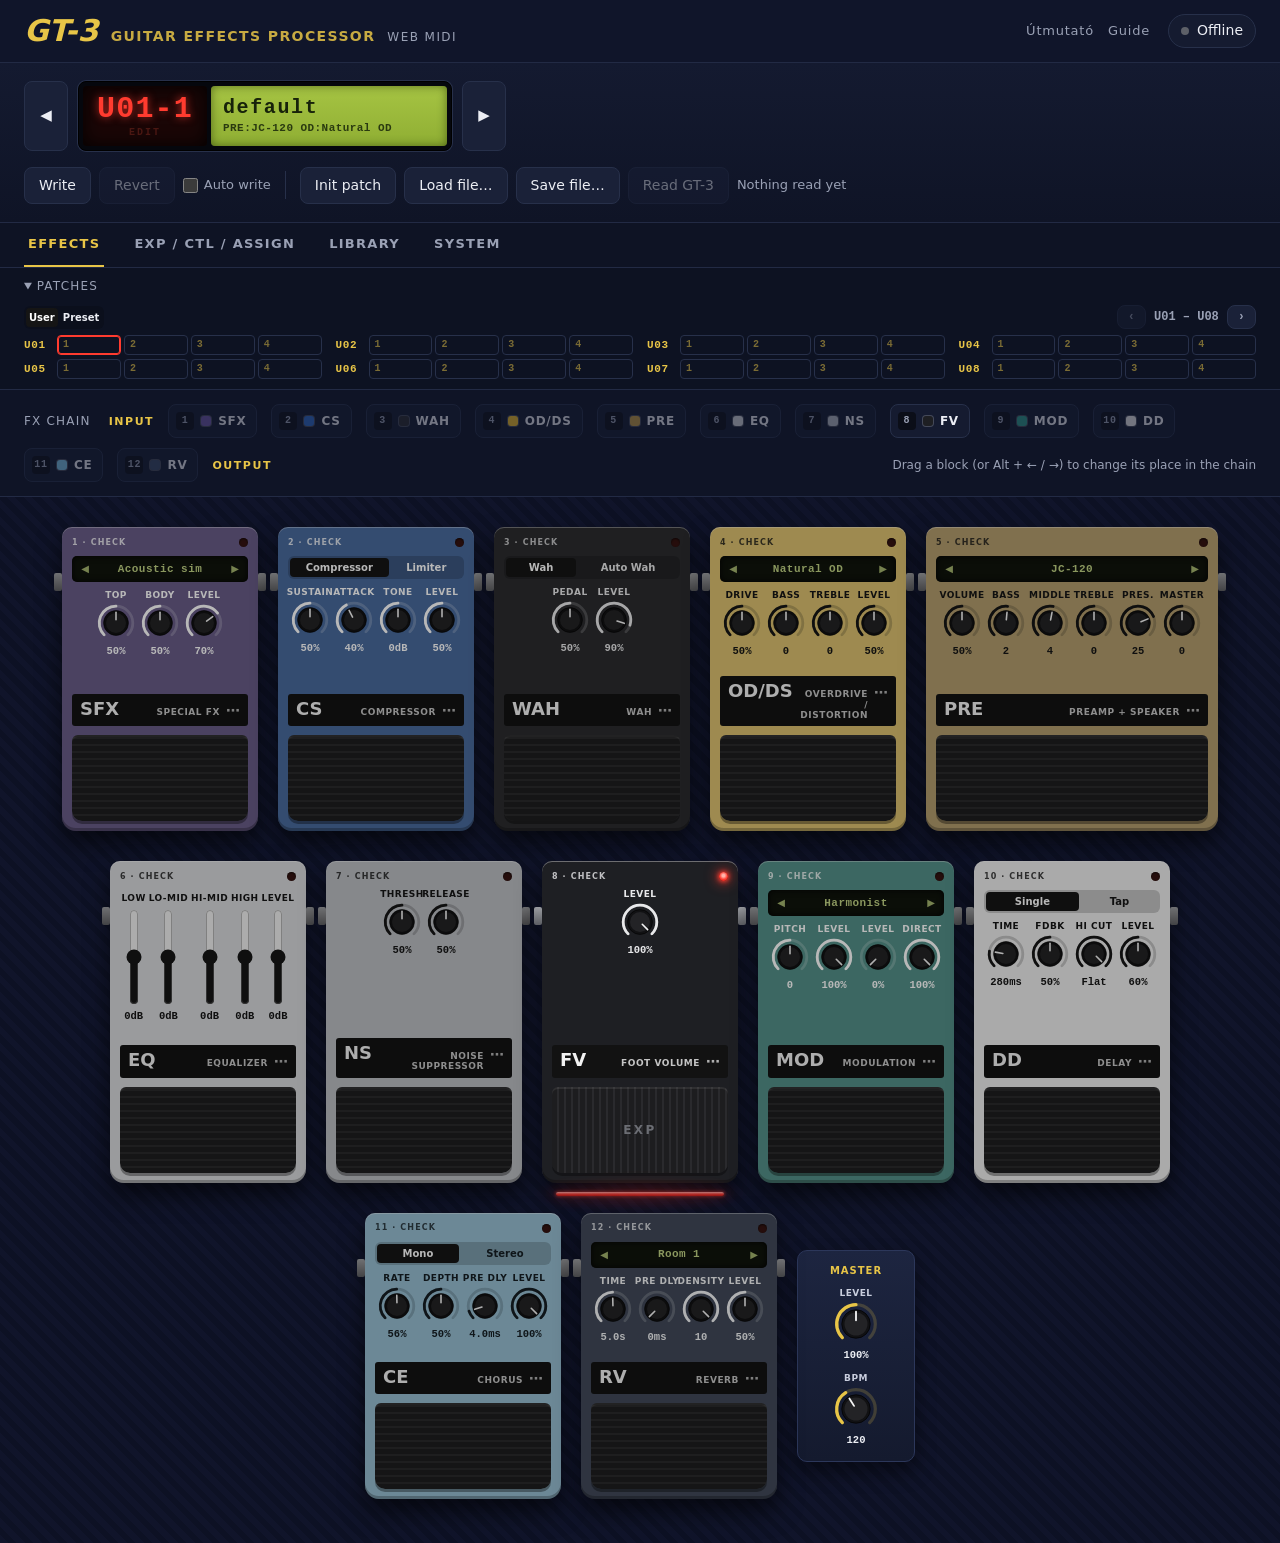
==== commit 83284aab: "Read the current patch after connecting and add GoatCounter statistics Until the current slot is rea" ====
--- a/webmidi/index.html
+++ b/webmidi/index.html
@@ -5,6 +5,8 @@
   <meta name="viewport" content="width=device-width, initial-scale=1">
   <title>GT-3 Editor (Web MIDI)</title>
   <link rel="stylesheet" href="style.css">
+  <!-- Cookie-free visitor count (GoatCounter). Only the page path, referrer and screen size are sent. -->
+  <script data-goatcounter="https://gt3-midi.goatcounter.com/count" async src="https://gc.zgo.at/count.js"></script>
 </head>
 <body>
   <header class="topbar">
--- a/webmidi/style.css
+++ b/webmidi/style.css
@@ -248,7 +248,7 @@
   align-items: center;
   justify-content: space-between;
   gap: 10px;
-  margin-bottom: 10px;
+  margin-bottom: 6px;
 }
 .area-seg { flex: none; background: var(--panel); }
 .area-seg button { padding: 5px 12px; color: #c9cede; font-size: 12px; }
@@ -256,30 +256,33 @@
 .pm-pager { display: flex; align-items: center; gap: 8px; color: var(--muted); font: 600 12px/1 Consolas, monospace; }
 .pm-banks {
   display: grid;
-  grid-template-columns: repeat(auto-fit, minmax(300px, 1fr));
-  gap: 8px 16px;
-  padding-bottom: 16px;
-}
-.pm-bank { display: grid; grid-template-columns: 34px repeat(4, minmax(0, 1fr)); gap: 4px; align-items: center; }
+  grid-template-columns: repeat(auto-fit, minmax(260px, 1fr));
+  gap: 4px 14px;
+  padding-bottom: 10px;
+}
+.pm-bank { display: grid; grid-template-columns: 30px repeat(4, minmax(0, 1fr)); gap: 3px; align-items: center; }
 .pm-bank-no { color: var(--accent); font: 700 11px/1 Consolas, monospace; letter-spacing: .06em; }
 .pm-cell {
   display: flex;
   align-items: center;
-  gap: 6px;
+  gap: 4px;
   min-width: 0;
-  padding: 6px 7px;
+  height: 20px;
+  padding: 0 5px;
   border: 1px solid var(--line);
-  border-radius: 6px;
+  border-radius: 4px;
   background: #121830;
   color: #c9cede;
-  font: 600 12px/1 Consolas, monospace;
+  font: 600 11px/1 Consolas, monospace;
   cursor: pointer;
   white-space: nowrap;
 }
 .pm-cell:hover { border-color: var(--line-hi); }
 .pm-cell.current { border-color: var(--led); box-shadow: inset 0 0 0 1px var(--led); color: #ffc2bc; }
-.pm-cell.unknown .pm-name { color: #545c75; }
-.pm-num { color: var(--accent); font-size: 11px; }
+/* not read from the GT-3 yet: an empty, dimmed slot */
+.pm-cell.unknown { background: transparent; }
+.pm-cell.unknown .pm-num { opacity: .5; }
+.pm-num { color: var(--accent); font-size: 10px; }
 .pm-name { overflow: hidden; text-overflow: ellipsis; white-space: pre; }
 
 /* ------------------------------------------------------------ FX chain bar */
@@ -340,8 +343,9 @@
   flex-wrap: wrap;
   justify-content: center;
   align-items: stretch;
-  gap: 30px 22px;
-  max-width: 1400px;
+  gap: 30px 20px;
+  /* wide enough for the 12 pedals + master in two rows, wherever the wide PreAmp falls */
+  max-width: 1540px;
   margin: 0 auto;
 }
 
@@ -362,7 +366,12 @@
     inset 0 -3px 0 rgba(0, 0, 0, .25),
     0 12px 24px rgba(0, 0, 0, .6);
   transition: filter .15s;
-}
+  cursor: grab;
+  user-select: none;
+}
+.pedal:active { cursor: grabbing; }
+.pedal.dragging { opacity: .3; }
+.pedal.drop { outline: 2px dashed var(--accent); outline-offset: 4px; }
 .pedal.wide { width: 292px; }
 /* input/output jacks on the sides */
 .pedal::before, .pedal::after {
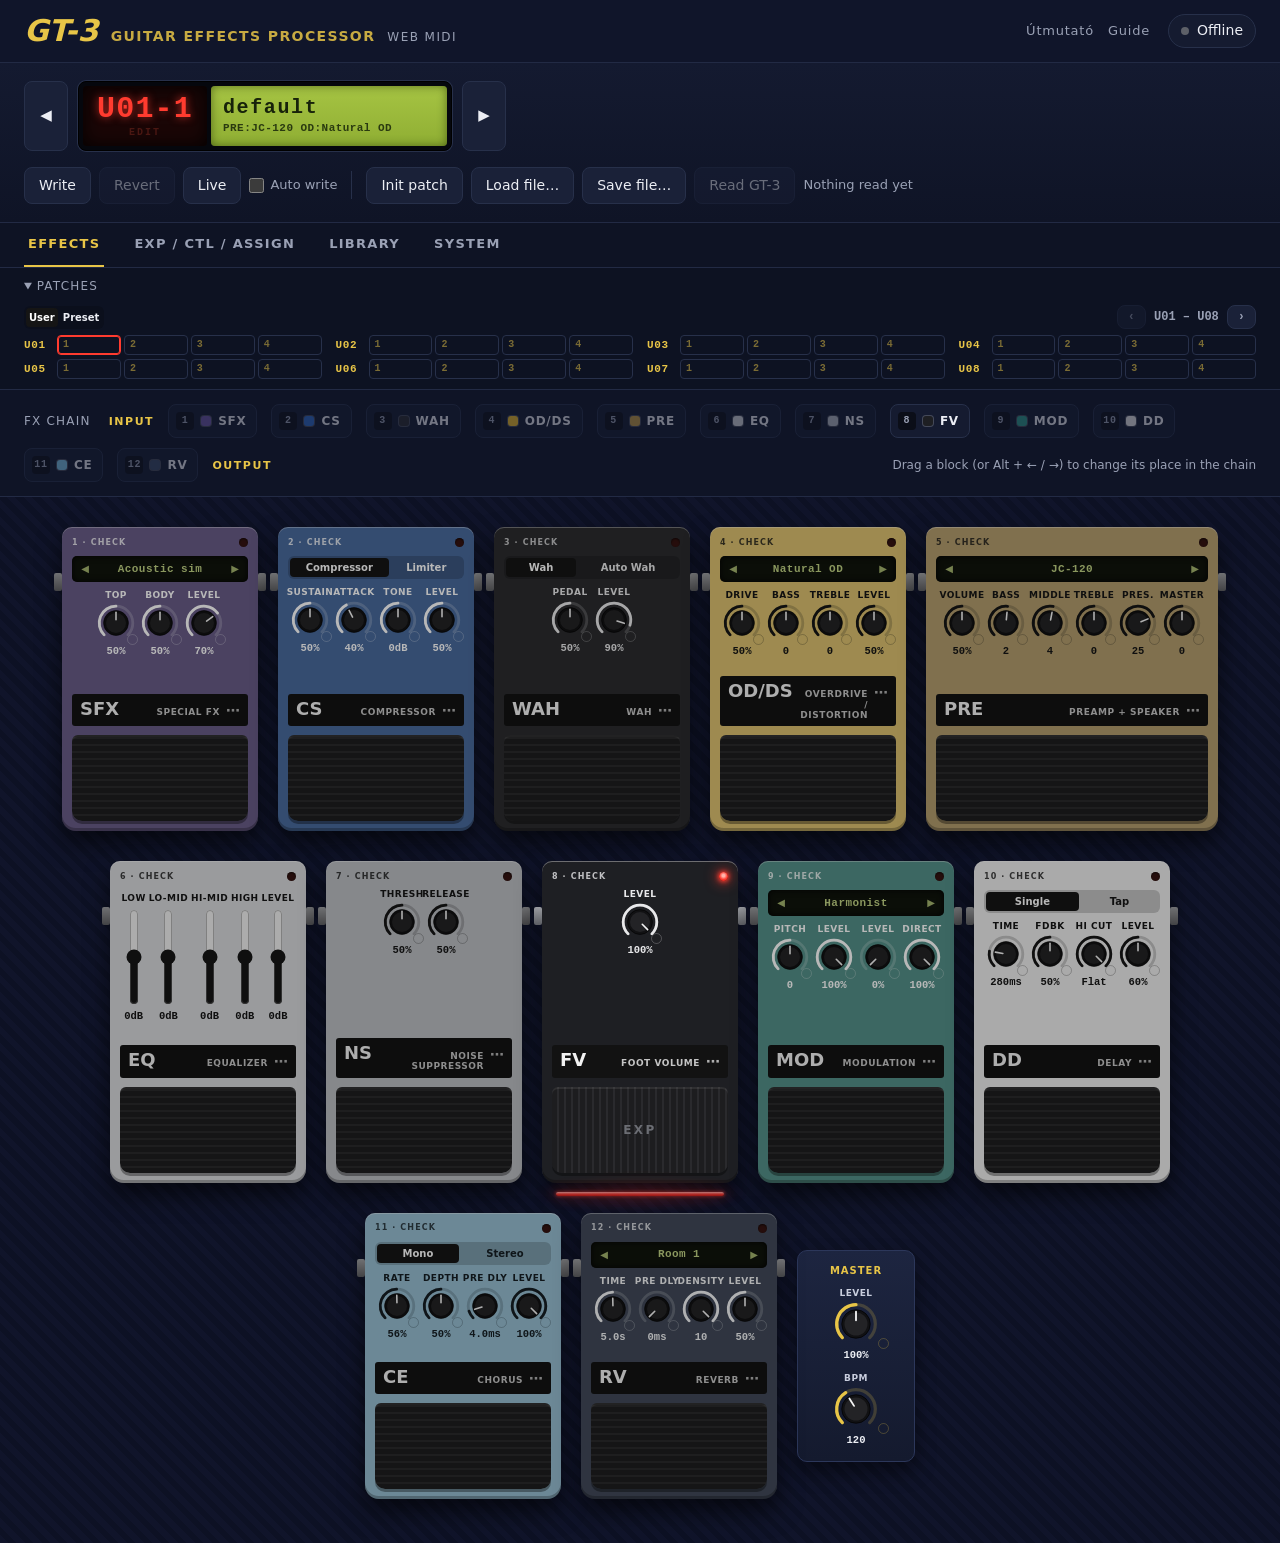
==== commit 7bbc53c9: "Add live knobs: picked parameters follow at once through Assign + MIDI CC The GT-3 ignores SysEx in " ====
--- a/webmidi/index.html
+++ b/webmidi/index.html
@@ -47,6 +47,7 @@
     <div class="actions">
       <button id="store" class="btn" type="button" title="Store the edited sound in a user patch">Write</button>
       <button id="revert" class="btn" type="button" title="Throw away edits to this patch">Revert</button>
+      <button id="live" class="btn live-btn" type="button">Live</button>
       <label class="toggle" title="Write edits into the current user patch automatically, 5 s after the last change">
         <input id="auto-write" type="checkbox"> Auto write
       </label>
--- a/webmidi/style.css
+++ b/webmidi/style.css
@@ -466,6 +466,28 @@
 .knob.dragging .knob-cap-top { fill: #2f2f33; }
 .knob-value { min-height: 12px; font: 600 10.5px/1 Consolas, monospace; white-space: nowrap; }
 
+/* Live knob dot: at the dial's lower right, out of the layout so the pedals keep their size.
+   Picked = gold ring, live on the GT-3 = lit red like a LED. */
+.knob-wrap { position: relative; }
+.knob-live {
+  position: absolute;
+  right: -1px;
+  bottom: 13px;
+  width: 11px;
+  height: 11px;
+  padding: 0;
+  border: 1.5px solid color-mix(in srgb, var(--ink) 45%, transparent);
+  border-radius: 50%;
+  background: transparent;
+  cursor: pointer;
+  opacity: .55;
+}
+.knob-wrap:hover .knob-live, .knob-live:focus-visible { opacity: 1; }
+.knob-live:focus-visible { outline: 2px solid var(--accent); outline-offset: 1px; }
+.knob-live.picked { opacity: 1; border-color: var(--accent); background: color-mix(in srgb, var(--accent) 35%, transparent); }
+.knob-live.armed { opacity: 1; border-color: #000; background: var(--led); box-shadow: 0 0 6px rgba(255, 59, 47, .8); }
+.live-btn.armed { border-color: var(--led); color: var(--text); box-shadow: inset 0 0 0 1px var(--led); }
+
 /* EQ faders */
 .faders { display: flex; justify-content: space-around; width: 100%; padding: 4px 0; }
 .fader-wrap { display: flex; flex-direction: column; align-items: center; gap: 6px; }
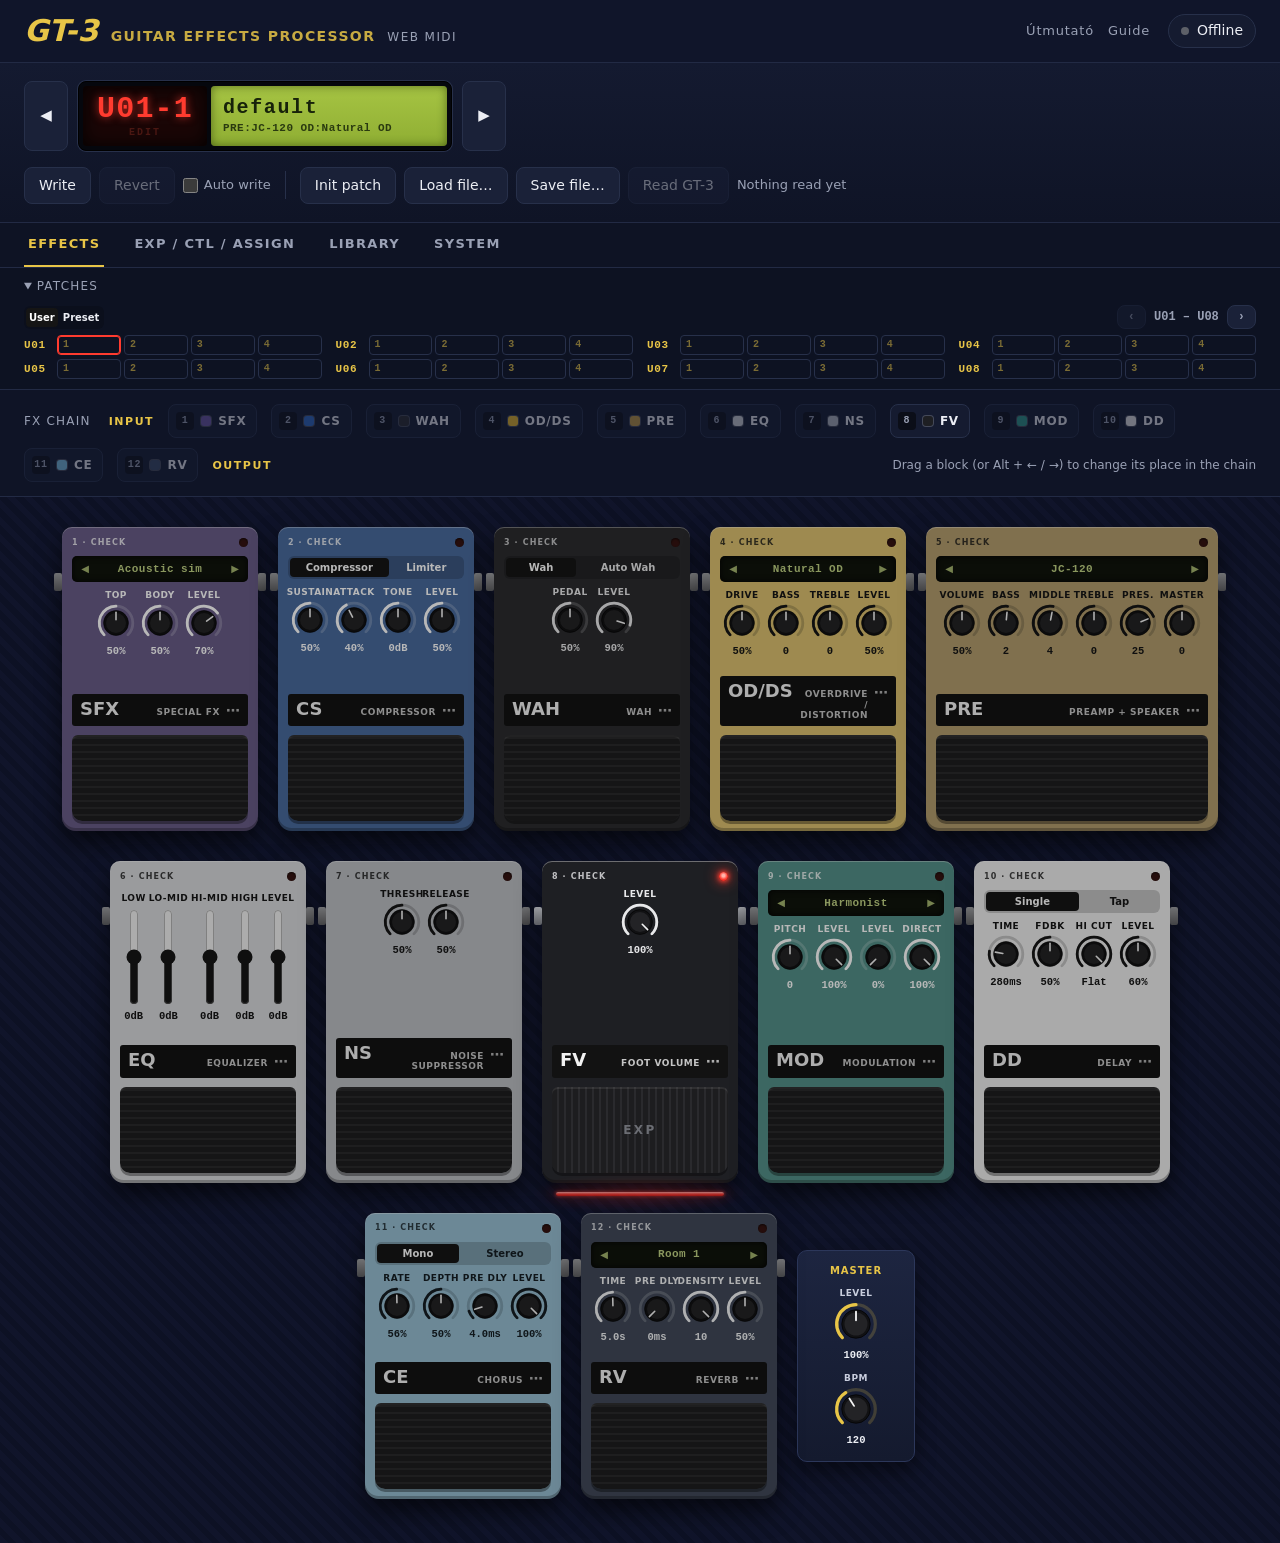
==== commit 9a49280f: "Revert "Add live knobs: picked parameters follow at once through Assign + MIDI CC" This reverts comm" ====
--- a/webmidi/index.html
+++ b/webmidi/index.html
@@ -47,7 +47,6 @@
     <div class="actions">
       <button id="store" class="btn" type="button" title="Store the edited sound in a user patch">Write</button>
       <button id="revert" class="btn" type="button" title="Throw away edits to this patch">Revert</button>
-      <button id="live" class="btn live-btn" type="button">Live</button>
       <label class="toggle" title="Write edits into the current user patch automatically, 5 s after the last change">
         <input id="auto-write" type="checkbox"> Auto write
       </label>
--- a/webmidi/style.css
+++ b/webmidi/style.css
@@ -466,28 +466,6 @@
 .knob.dragging .knob-cap-top { fill: #2f2f33; }
 .knob-value { min-height: 12px; font: 600 10.5px/1 Consolas, monospace; white-space: nowrap; }
 
-/* Live knob dot: at the dial's lower right, out of the layout so the pedals keep their size.
-   Picked = gold ring, live on the GT-3 = lit red like a LED. */
-.knob-wrap { position: relative; }
-.knob-live {
-  position: absolute;
-  right: -1px;
-  bottom: 13px;
-  width: 11px;
-  height: 11px;
-  padding: 0;
-  border: 1.5px solid color-mix(in srgb, var(--ink) 45%, transparent);
-  border-radius: 50%;
-  background: transparent;
-  cursor: pointer;
-  opacity: .55;
-}
-.knob-wrap:hover .knob-live, .knob-live:focus-visible { opacity: 1; }
-.knob-live:focus-visible { outline: 2px solid var(--accent); outline-offset: 1px; }
-.knob-live.picked { opacity: 1; border-color: var(--accent); background: color-mix(in srgb, var(--accent) 35%, transparent); }
-.knob-live.armed { opacity: 1; border-color: #000; background: var(--led); box-shadow: 0 0 6px rgba(255, 59, 47, .8); }
-.live-btn.armed { border-color: var(--led); color: var(--text); box-shadow: inset 0 0 0 1px var(--led); }
-
 /* EQ faders */
 .faders { display: flex; justify-content: space-around; width: 100%; padding: 4px 0; }
 .fader-wrap { display: flex; flex-direction: column; align-items: center; gap: 6px; }
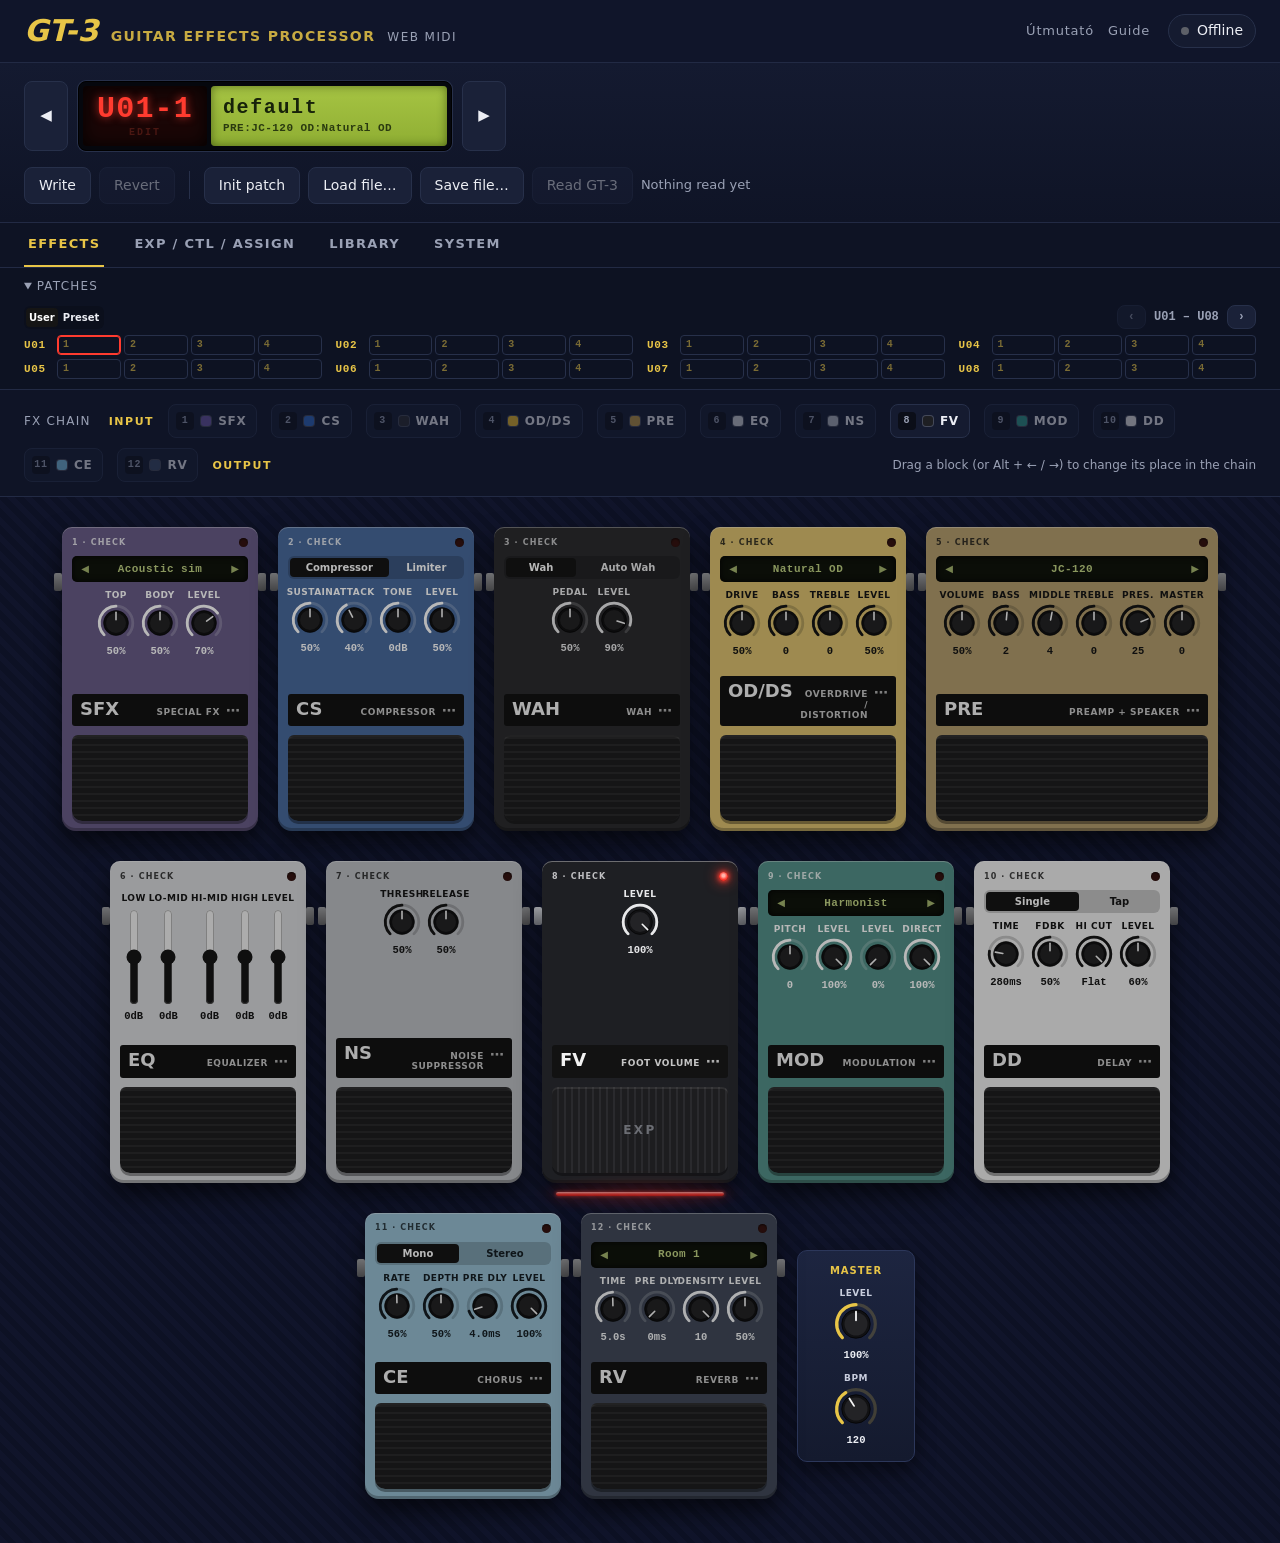
==== commit 71b005b5: "Guide Write through BULK LOAD and drop auto write The GT-3 stores patch data only when it arrives in" ====
--- a/webmidi/index.html
+++ b/webmidi/index.html
@@ -47,9 +47,6 @@
     <div class="actions">
       <button id="store" class="btn" type="button" title="Store the edited sound in a user patch">Write</button>
       <button id="revert" class="btn" type="button" title="Throw away edits to this patch">Revert</button>
-      <label class="toggle" title="Write edits into the current user patch automatically, 5 s after the last change">
-        <input id="auto-write" type="checkbox"> Auto write
-      </label>
       <span class="sep"></span>
       <button id="lib-init" class="btn" type="button" title="Load the init patch into the editor">Init patch</button>
       <button id="lib-load" class="btn" type="button">Load file…</button>
@@ -161,9 +158,9 @@
   <dialog id="conn-dialog">
     <form method="dialog">
       <h2>MIDI connection</h2>
-      <p class="hint">The browser talks to the MIDI interface directly (Web MIDI) - allow MIDI / SysEx access when it
-        asks. Auto-detect asks every port on all 32 device IDs and takes the one the GT-3 answers on.
-        Picking ports by hand works for patch changes even when SysEx replies don't come back.</p>
+      <p class="hint">1. Pick the patch you want to edit on the GT-3. 2. Put the GT-3 in BULK LOAD (UTILITY 4 times,
+        PARAMETER ▶ 10 times - "waiting"): only then does it answer. 3. Auto-detect - the editor stays on that patch and reads it.
+        Then press EXIT on the GT-3: every edit is heard at once. Allow MIDI / SysEx access when the browser asks.</p>
       <label class="field">Output (to GT-3)<select id="port-out"></select></label>
       <label class="field">Input (from GT-3)<select id="port-in"></select></label>
       <div class="field-row">
--- a/webmidi/style.css
+++ b/webmidi/style.css
@@ -187,21 +187,6 @@
 .btn.primary { background: var(--accent); border-color: var(--accent); color: var(--accent-ink); font-weight: 700; }
 .btn:disabled { opacity: .4; cursor: not-allowed; }
 
-/* Auto write countdown: a bar fills the bottom of the Write button; the write happens when it is full. */
-#store { position: relative; overflow: hidden; }
-#store.pending::after {
-  content: '';
-  position: absolute;
-  left: 0;
-  bottom: 0;
-  width: 100%;
-  height: 3px;
-  background: var(--led);
-  transform-origin: left;
-  animation: auto-write 5s linear forwards;
-}
-@keyframes auto-write { from { transform: scaleX(0); } to { transform: scaleX(1); } }
-
 .toggle { display: inline-flex; align-items: center; gap: 6px; color: var(--muted); font-size: 13px; cursor: pointer; user-select: none; }
 .toggle input { width: 15px; height: 15px; margin: 0; accent-color: var(--accent); cursor: pointer; }
 .toggle:has(input:checked) { color: var(--text); }
@@ -937,6 +922,7 @@
 .ask-text { margin: 0 0 8px; color: var(--muted); line-height: 1.5; }
 .ask-actions { display: flex; justify-content: center; gap: 10px; margin-top: 18px; }
 .ask-actions .btn { min-width: 110px; padding: 10px 18px; }
+.ask-select { display: block; width: 100%; margin: 6px 0 0; padding: 8px 10px; border: 1px solid var(--line); border-radius: 8px; background: var(--panel-2); color: var(--text); font: 600 14px/1.2 Consolas, monospace; }
 
 .ask-bar { height: 6px; margin: 16px 0 8px; overflow: hidden; background: var(--panel-2); border-radius: 3px; }
 .ask-bar span { display: block; width: 0; height: 100%; background: var(--accent); transition: width .15s; }
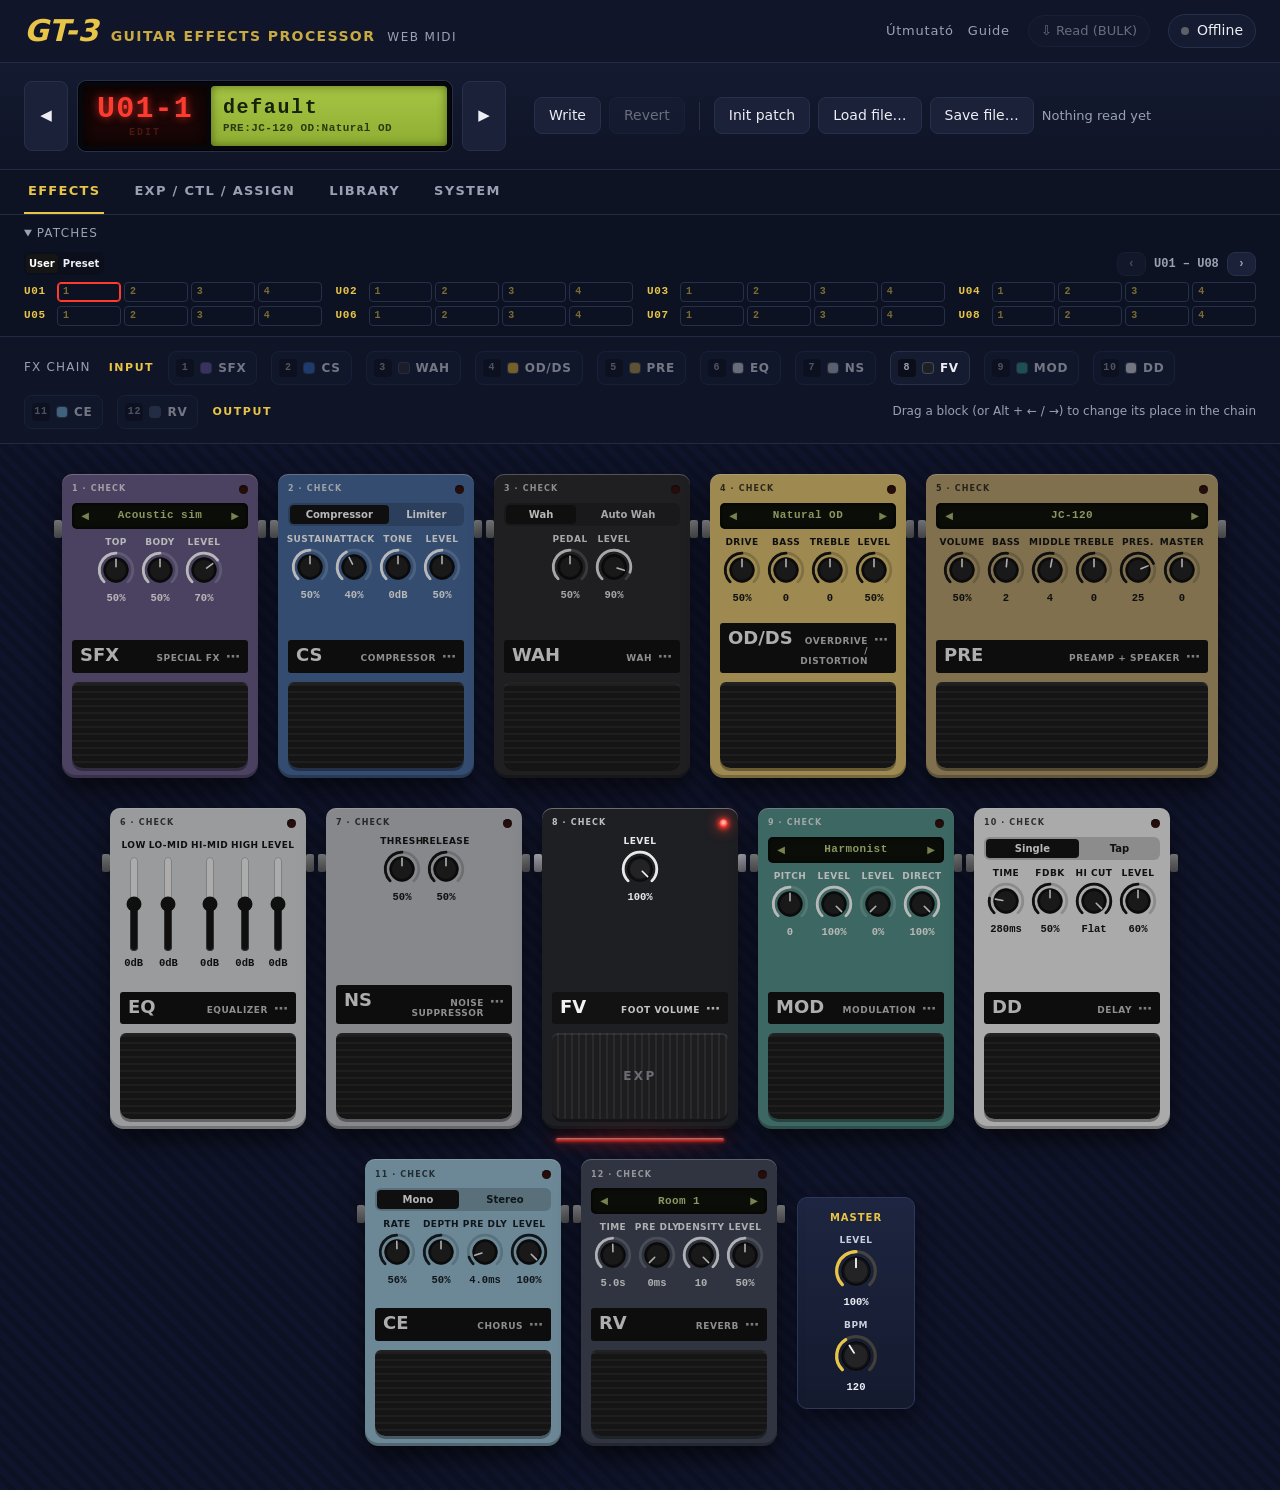
==== commit e03b809b: "Split connecting from reading: MIDI button and Read (BULK) in the header Connecting only picks the p" ====
--- a/webmidi/index.html
+++ b/webmidi/index.html
@@ -20,7 +20,9 @@
         <a href="utmutato.html" hreflang="hu" lang="hu">Útmutató</a>
         <a href="guide.html">Guide</a>
       </nav>
-      <button id="conn-status" class="status" type="button">
+      <button id="bulk-read" class="status bulk-read" type="button" disabled
+        title="Read patches from the GT-3 - it answers only in BULK LOAD mode">&#8681; Read (BULK)</button>
+      <button id="conn-status" class="status" type="button" title="MIDI connection">
         <span class="dot"></span><span id="conn-text">Offline</span>
       </button>
     </div>
@@ -52,7 +54,6 @@
       <button id="lib-load" class="btn" type="button">Load file…</button>
       <button id="lib-save" class="btn" type="button">Save file…</button>
       <input id="file-input" type="file" accept=".syx,application/octet-stream" hidden>
-      <button id="lib-read" class="btn" type="button" title="Read the 140 user patches from the GT-3">Read GT-3</button>
       <span id="source" class="source"></span>
     </div>
   </section>
@@ -158,9 +159,9 @@
   <dialog id="conn-dialog">
     <form method="dialog">
       <h2>MIDI connection</h2>
-      <p class="hint">1. Pick the patch you want to edit on the GT-3. 2. Put the GT-3 in BULK LOAD (UTILITY 4 times,
-        PARAMETER ▶ 10 times - "waiting"): only then does it answer. 3. Auto-detect - the editor stays on that patch and reads it.
-        Then press EXIT on the GT-3: every edit is heard at once. Allow MIDI / SysEx access when the browser asks.</p>
+      <p class="hint">Pick the MIDI interface the GT-3 is plugged into. Connecting sends nothing to the GT-3 and needs
+        no BULK LOAD: edits are heard at once, and the editor follows the patches you pick on the GT-3.
+        To see what a patch holds, use Read (BULK). Allow MIDI / SysEx access when the browser asks.</p>
       <label class="field">Output (to GT-3)<select id="port-out"></select></label>
       <label class="field">Input (from GT-3)<select id="port-in"></select></label>
       <div class="field-row">
@@ -170,8 +171,7 @@
       <p id="conn-msg" class="hint"></p>
       <div class="dialog-actions">
         <button id="conn-disconnect" class="btn" type="button">Go offline</button>
-        <button id="conn-detect" class="btn" type="button">Auto-detect</button>
-        <button id="conn-use" class="btn primary" type="button">Use these ports</button>
+        <button id="conn-use" class="btn primary" type="button">Connect</button>
         <button class="btn" value="cancel">Close</button>
       </div>
     </form>
@@ -186,6 +186,24 @@
       <div class="dialog-actions">
         <button class="btn" value="cancel">Cancel</button>
         <button id="write-ok" class="btn primary" type="button">Write</button>
+      </div>
+    </form>
+  </dialog>
+
+  <dialog id="read-dialog">
+    <form method="dialog">
+      <h2>Read from the GT-3</h2>
+      <p class="hint">The GT-3 answers only in BULK LOAD mode: UTILITY 4 times, then PARAMETER ▶ 10 times - the display
+        shows "waiting". Then press Read, and EXIT on the GT-3 when it is done.</p>
+      <fieldset class="choice">
+        <label><input type="radio" name="read-what" value="patch" checked> <span id="read-this">This patch</span></label>
+        <label><input type="radio" name="read-what" value="all"> All 140 user patches (about 3 minutes)</label>
+      </fieldset>
+      <label class="toggle"><input id="read-system" type="checkbox"> System settings too</label>
+      <p id="read-msg" class="hint"></p>
+      <div class="dialog-actions">
+        <button class="btn" value="cancel">Cancel</button>
+        <button id="read-ok" class="btn primary" type="button">Read</button>
       </div>
     </form>
   </dialog>
--- a/webmidi/style.css
+++ b/webmidi/style.css
@@ -75,6 +75,10 @@
 }
 .status .dot { flex: none; width: 8px; height: 8px; border-radius: 50%; background: #5d6068; }
 .status.online .dot { background: var(--ok); box-shadow: 0 0 8px var(--ok); }
+.bulk-read { color: var(--text); font-size: 13px; }
+.bulk-read:disabled { opacity: .4; cursor: not-allowed; }
+/* The patch on screen is not read yet: the button asks for it. */
+.bulk-read.wanted { border-color: var(--accent); color: var(--accent); }
 
 /* ------------------------------------------------------------ patch display + actions */
 
